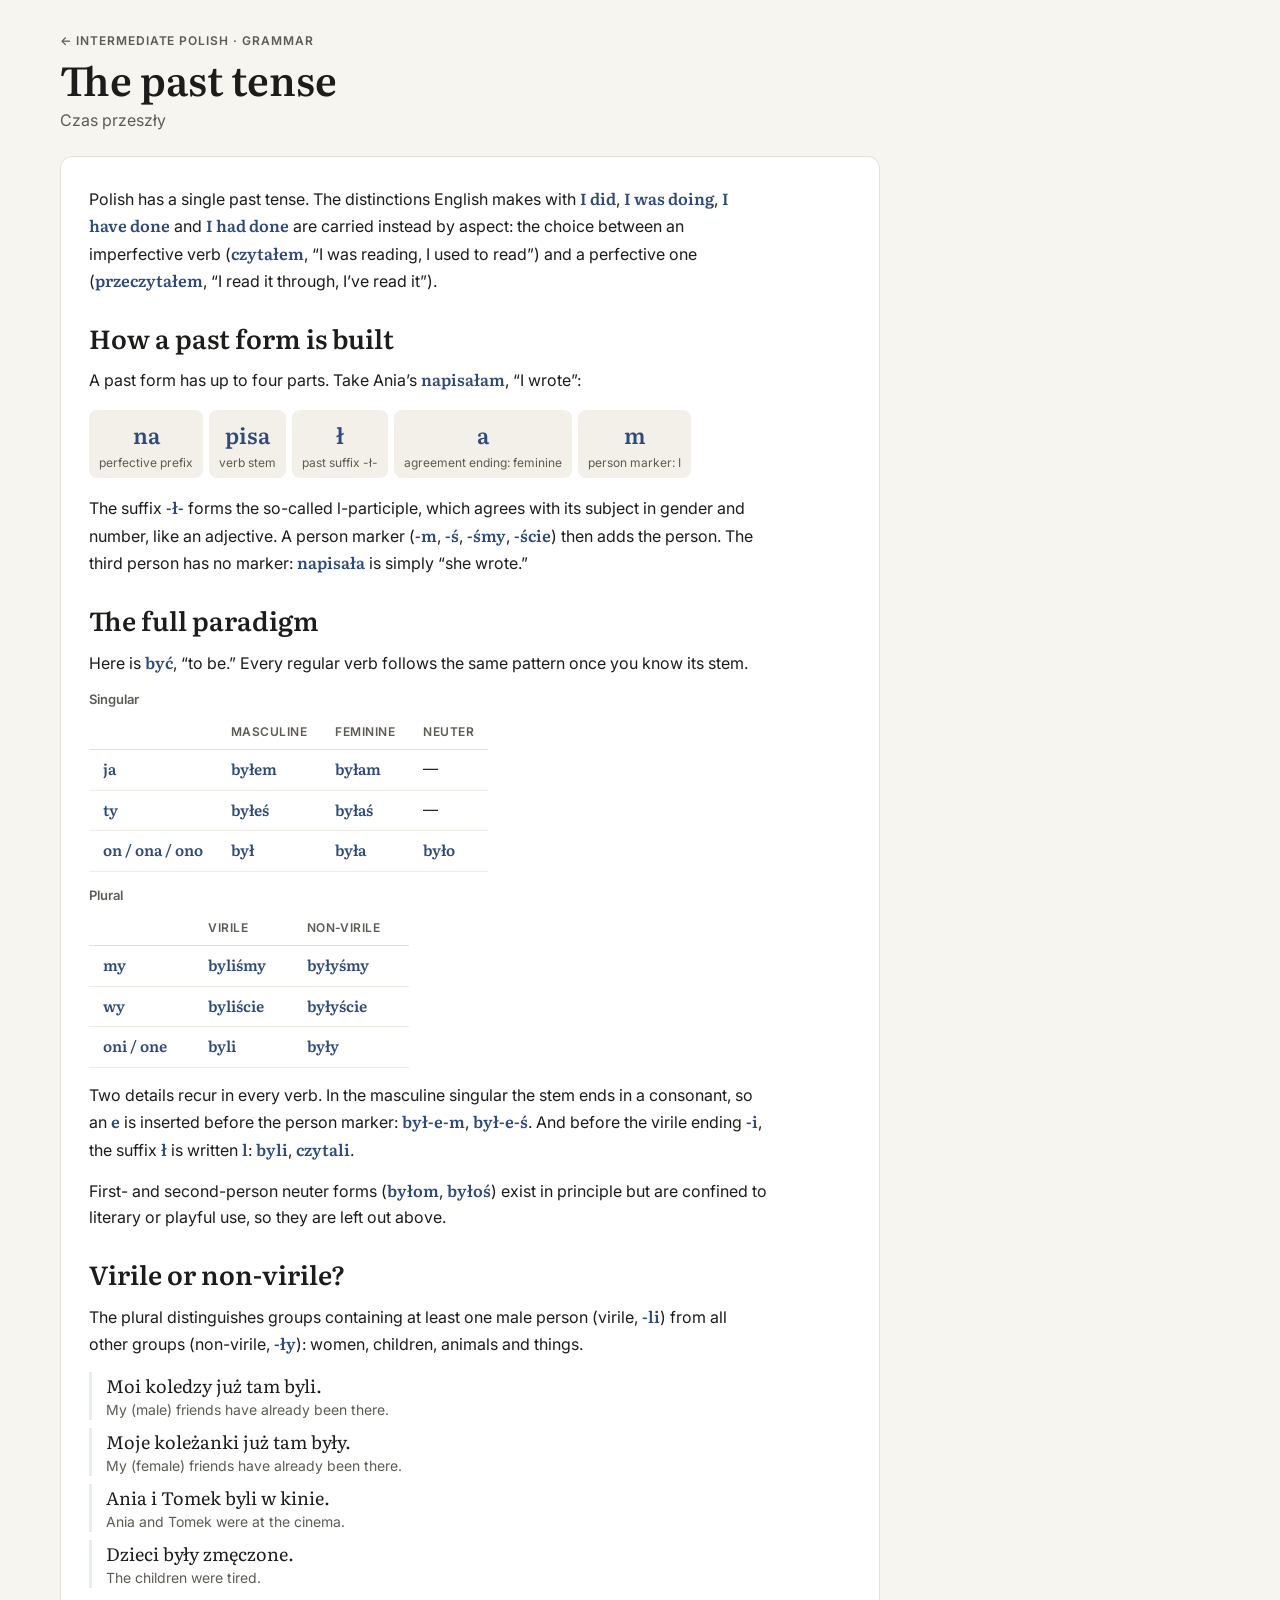
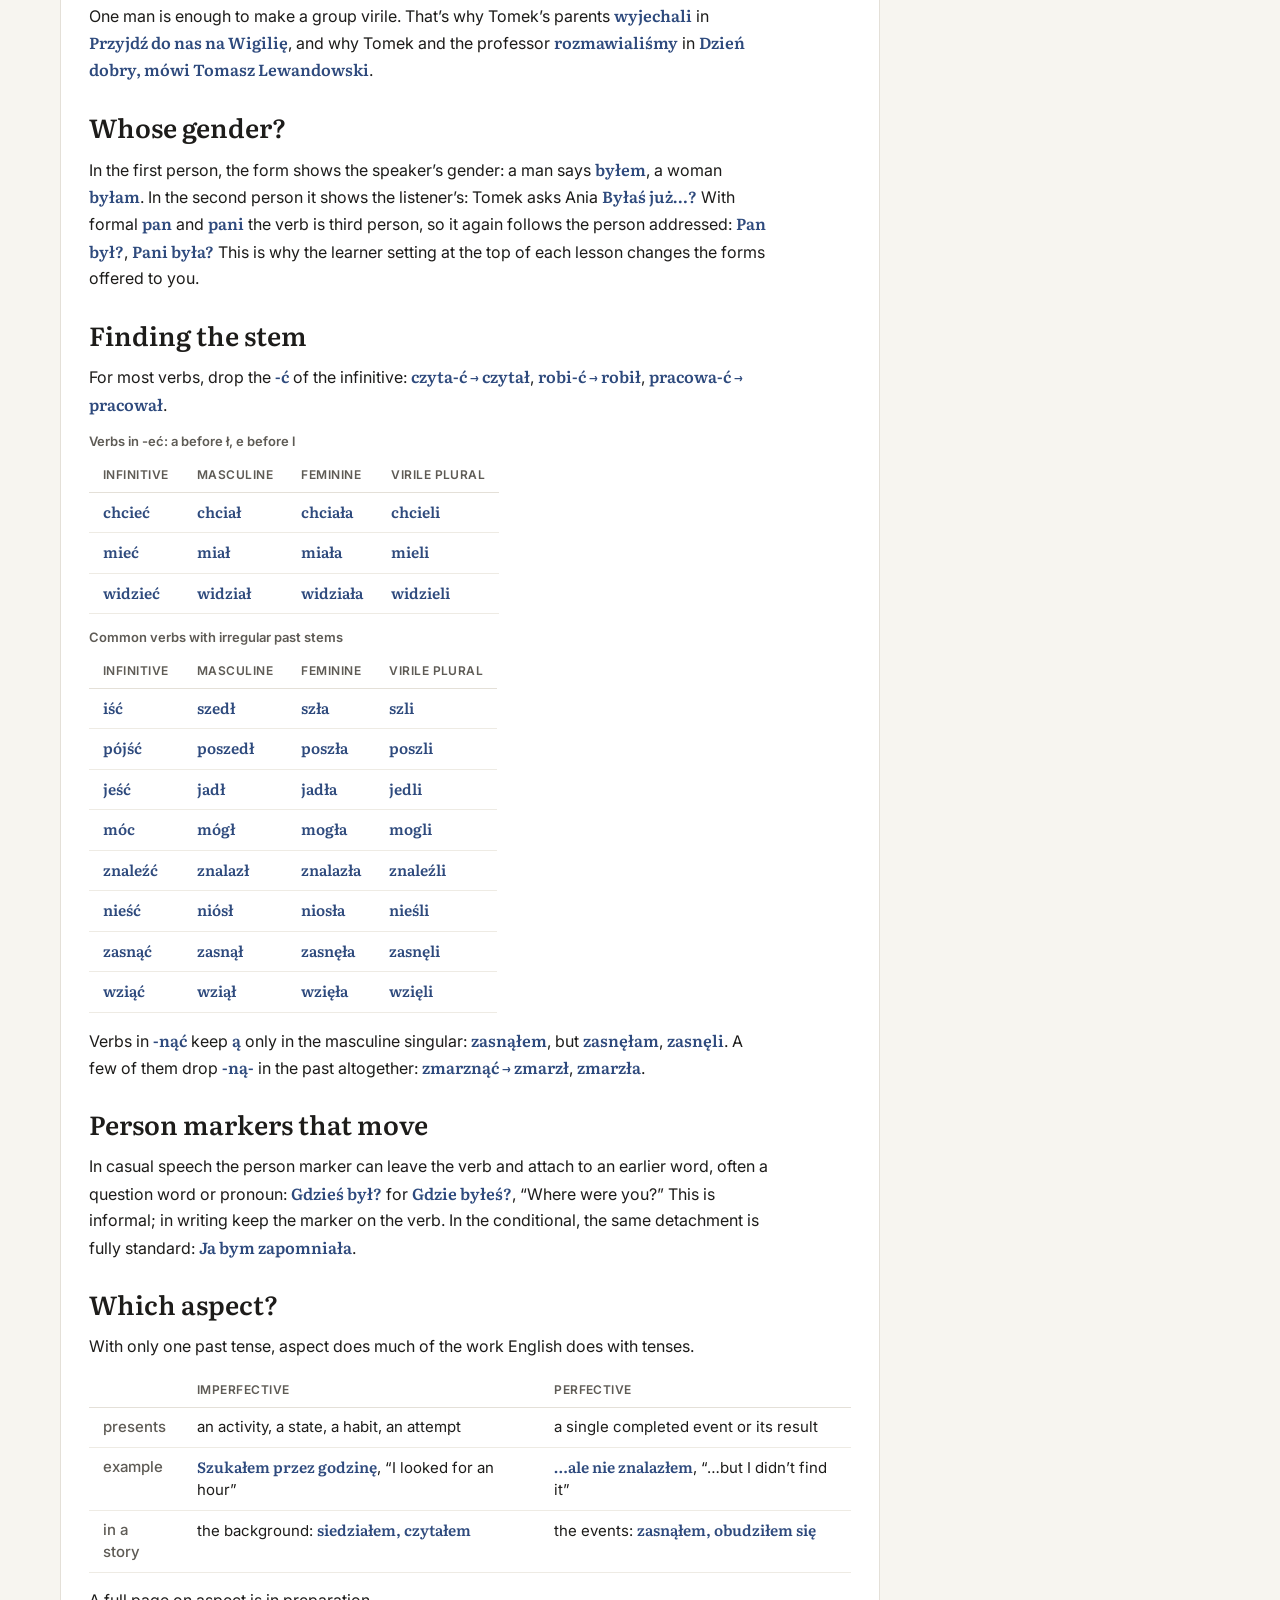
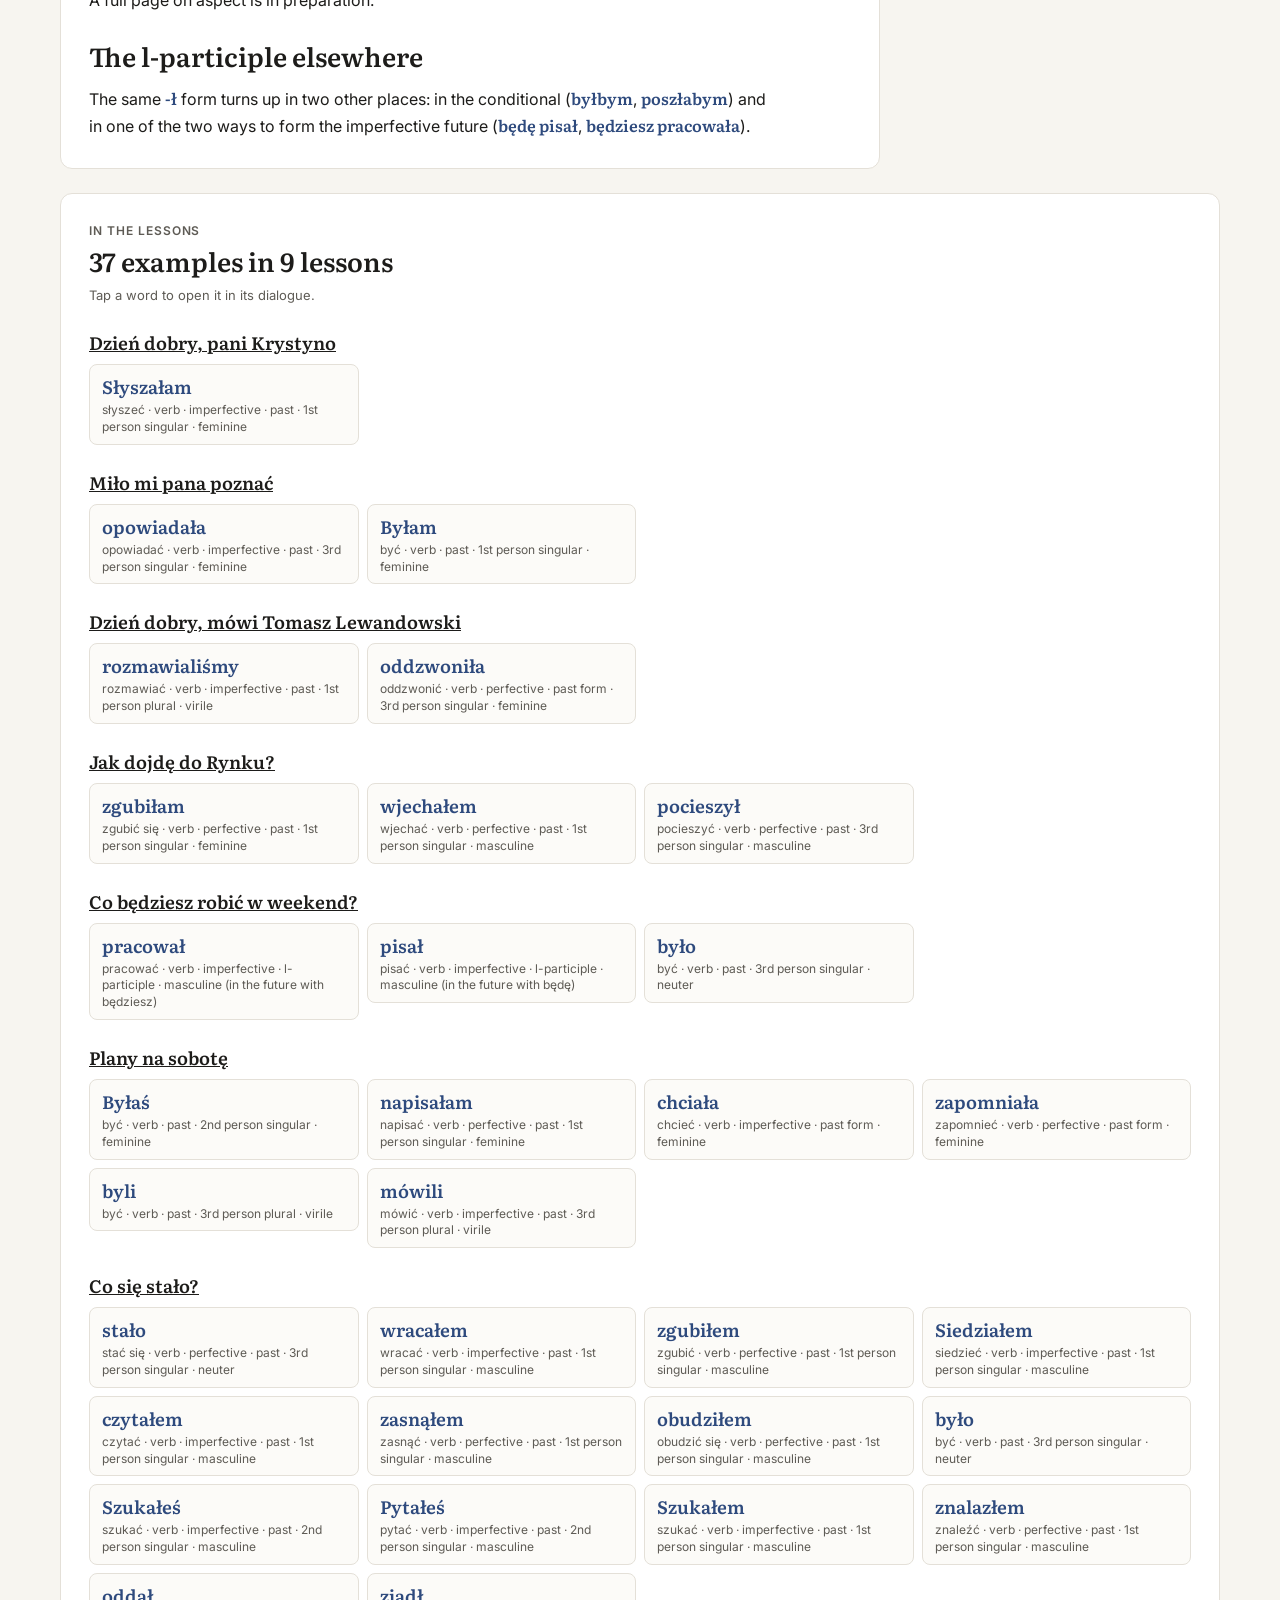
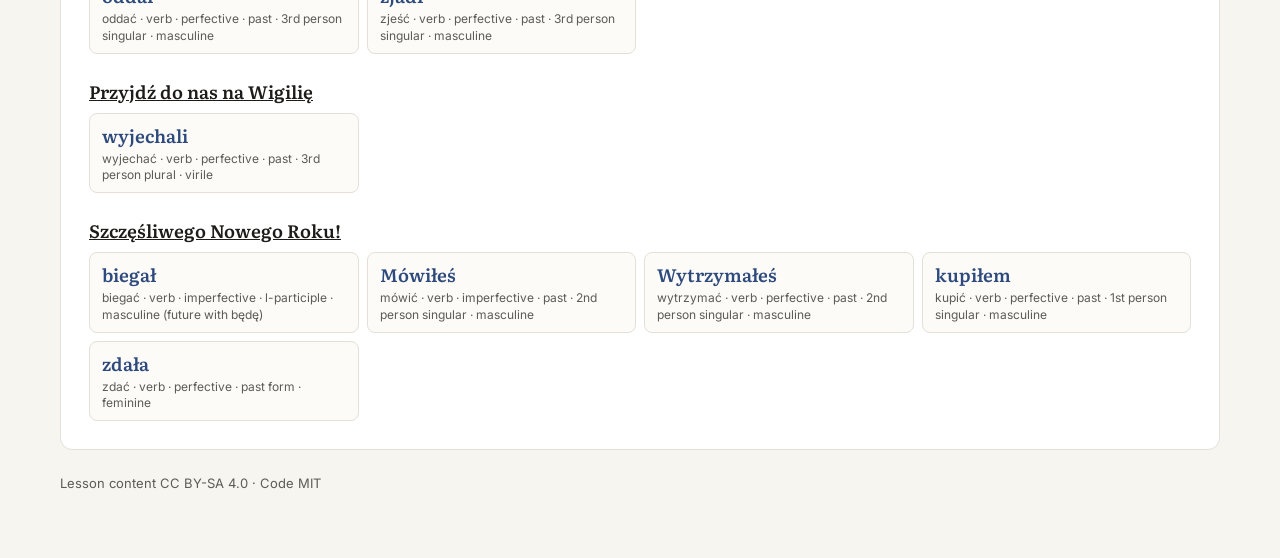
==== grammar.html @ 4915f9e6 "Add files via upload" ====
<!doctype html>
<html lang="en">
<head>
<meta charset="utf-8">
<meta name="viewport" content="width=device-width, initial-scale=1">
<title>Grammar · Intermediate Polish</title>
<link rel="preconnect" href="https://fonts.googleapis.com">
<link rel="preconnect" href="https://fonts.gstatic.com" crossorigin>
<link rel="stylesheet" href="https://fonts.googleapis.com/css2?family=Inter:wght@400;500;600&family=Literata:opsz,wght@7..72,400;7..72,600&display=swap">
<link rel="stylesheet" href="css/style.css">
</head>
<body>
<main id="app"><div class="wrap"><p class="muted">Loading…</p></div></main>
<script src="js/common.js"></script>
<script src="js/grammar.js"></script>
</body>
</html>
---- css/style.css ----
:root {
  --bg: #F7F5F0;
  --card: #FFFFFF;
  --ink: #1D1C1A;
  --muted: #5E5B55;
  --line: #E4E0D8;
  --line-soft: #EEEBE4;
  --control: #CFC9BD;
  --accent: #2E4A7D;
  --accent-soft: #E6ECF6;
  --warm: #8A3E12;
  --warm-dot: #B5541B;
  --warm-soft: #FBEFE6;
  --ok: #2F6B3A;
  --ok-soft: #E7F2E8;
  --serif: Literata, Georgia, serif;
  --sans: Inter, system-ui, sans-serif;
}

* { box-sizing: border-box; }
body { margin: 0; background: var(--bg); color: var(--ink); font-family: var(--sans); line-height: 1.5; }
a { color: var(--accent); }
a:hover { color: #1F3459; }
button { font: inherit; cursor: pointer; }
:focus-visible { outline: 3px solid var(--accent); outline-offset: 2px; }

.wrap { max-width: 1200px; margin: 0 auto; padding: 32px 20px 64px; display: flex; flex-direction: column; gap: 24px; }
.eyebrow { font-size: 12px; font-weight: 600; letter-spacing: 0.08em; text-transform: uppercase; color: var(--muted); text-decoration: none; }
a.eyebrow:hover { color: var(--accent); }
h1, h2 { font-family: var(--serif); font-weight: 600; margin: 0; line-height: 1.15; }
h1 { font-size: 40px; }
h3 { font-size: 13px; font-weight: 600; margin: 0 0 6px; }
.muted { color: var(--muted); }
.small { font-size: 13px; }
.sr-only { position: absolute; width: 1px; height: 1px; overflow: hidden; clip: rect(0 0 0 0); white-space: nowrap; }

.card { background: var(--card); border: 1px solid var(--line); border-radius: 12px; padding: 28px; }

/* Header */
.top { display: flex; flex-wrap: wrap; justify-content: space-between; align-items: flex-end; gap: 20px; }
.titles { display: flex; flex-direction: column; gap: 6px; }
.sub { margin: 0; color: var(--muted); }
.controls { display: flex; flex-wrap: wrap; align-items: center; gap: 12px 16px; }
.seg { display: flex; gap: 2px; padding: 3px; border: 1px solid var(--control); border-radius: 999px; background: var(--card); }
.seg-btn { border: 0; border-radius: 999px; padding: 10px 18px; min-height: 44px; background: transparent; color: var(--ink); font-size: 14px; font-weight: 500; }
.seg-btn[aria-pressed="true"] { background: var(--accent); color: #FFFFFF; font-weight: 600; }
.pill { border: 1px solid var(--control); border-radius: 999px; padding: 10px 18px; min-height: 44px; background: var(--card); color: var(--ink); font-size: 14px; }
.primary { border: 0; border-radius: 999px; padding: 10px 18px; min-height: 44px; background: var(--accent); color: #FFFFFF; font-size: 14px; font-weight: 600; }

/* Main row */
.row { display: flex; flex-wrap: wrap; align-items: flex-start; gap: 24px; }
.dialogue { flex: 999 1 560px; min-width: 0; padding-top: 12px; padding-bottom: 20px; }
.panel { flex: 1 1 360px; min-width: 0; display: flex; flex-direction: column; gap: 22px; }
.panel p { margin: 0; }

.hint { margin: 12px 0 8px; font-size: 14px; color: var(--muted); }
.line { display: flex; gap: 16px; padding: 18px 0; border-top: 1px solid var(--line-soft); }
.avatar { flex: 0 0 40px; width: 40px; height: 40px; border-radius: 50%; display: flex; align-items: center; justify-content: center; font-weight: 600; }
.avatar.m { background: #DCE5F2; color: var(--accent); }
.avatar.f { background: #F6E3D6; color: var(--warm); }
.line-body { flex: 1 1 auto; min-width: 0; display: flex; flex-direction: column; gap: 6px; }
.speaker { display: flex; align-items: center; gap: 8px; font-size: 13px; font-weight: 600; color: var(--muted); }
.play { display: flex; align-items: center; justify-content: center; width: 32px; height: 32px; border: 1px solid var(--control); border-radius: 50%; background: var(--card); color: var(--accent); padding: 0; }
.pl { margin: 0; font-family: var(--serif); font-size: 22px; line-height: 1.7; }
.en { margin: 0; font-size: 15px; color: var(--muted); }
.tok { white-space: nowrap; }
.word { border: 0; margin: 0 -3px; padding: 0 3px; border-radius: 4px; background: transparent; color: var(--ink); font-family: var(--serif); font-size: 22px; line-height: inherit; text-decoration: underline dotted #8E99AF; text-decoration-thickness: 1.5px; text-underline-offset: 6px; }
.word:hover { background: #F1F4FA; }
.word[aria-pressed="true"] { background: var(--accent-soft); color: var(--accent); font-weight: 600; text-decoration: none; }
.dot { display: inline-block; width: 7px; height: 7px; border-radius: 50%; background: var(--warm-dot); margin-left: 1px; vertical-align: super; }

/* Panel */
.panel h2 { font-size: 38px; }
.parts { display: flex; flex-wrap: wrap; gap: 6px; }
.part { display: flex; flex-direction: column; align-items: center; gap: 4px; padding: 8px 10px; background: #F3F0E9; border-radius: 8px; min-width: 44px; }
.morph { font-family: var(--serif); font-size: 22px; font-weight: 600; color: var(--accent); }
.part-label { font-size: 12px; color: var(--muted); text-align: center; line-height: 1.3; }
.panel .body { font-size: 15px; line-height: 1.6; }
.you { padding: 14px 16px; background: var(--warm-soft); border-radius: 10px; }
.you h3 { color: var(--warm); }
.pats { padding-top: 18px; border-top: 1px solid var(--line-soft); display: flex; flex-direction: column; gap: 12px; }
.chips { display: flex; flex-wrap: wrap; gap: 6px; margin-top: 8px; }
.chip { border: 1px solid var(--control); border-radius: 999px; padding: 8px 14px; min-height: 44px; background: var(--card); color: var(--accent); font-family: var(--serif); font-size: 16px; }
.chip.model { font-family: var(--sans); font-size: 13px; padding: 6px 12px; min-height: 36px; flex: 0 0 auto; }

/* Exercises */
.ex-section { display: flex; flex-direction: column; gap: 20px; }
.ex-section h2 { font-size: 30px; }
.ex-grid { display: grid; grid-template-columns: repeat(auto-fit, minmax(300px, 1fr)); gap: 16px; }
.ex { display: flex; flex-direction: column; gap: 14px; padding: 20px; border: 1px solid var(--line); border-radius: 10px; background: #FCFBF8; }
.ex-head { display: flex; justify-content: space-between; align-items: flex-start; gap: 12px; }
.prompt { margin: 0; font-weight: 500; }
.slot { display: flex; flex-direction: column; justify-content: center; gap: 4px; min-height: 64px; padding: 10px 14px; background: var(--card); border: 1px dashed var(--control); border-radius: 8px; }
.built { font-family: var(--serif); font-size: 26px; font-weight: 600; }
.tiles, .ex-actions { display: flex; flex-wrap: wrap; gap: 6px; }
.ex-actions { gap: 8px; }
.tile { border: 1px solid #C9D3E6; border-radius: 8px; padding: 8px 14px; min-height: 44px; min-width: 44px; background: var(--accent-soft); color: var(--accent); font-family: var(--serif); font-size: 18px; font-weight: 600; }
.fb { padding: 12px 14px; border-radius: 8px; font-size: 14px; }
.fb.ok { background: var(--ok-soft); }
.fb.ok strong { color: var(--ok); }
.fb.no { background: var(--warm-soft); }
.fb.no strong { color: var(--warm); }

/* Home */
.lesson-list { list-style: none; margin: 0; padding: 0; display: grid; grid-template-columns: repeat(auto-fill, minmax(280px, 1fr)); gap: 16px; }
.lesson-card { display: flex; flex-direction: column; gap: 6px; padding: 24px; background: var(--card); border: 1px solid var(--line); border-radius: 12px; text-decoration: none; color: var(--ink); }
.lesson-card:hover { border-color: var(--accent); }
.lesson-card h3 { font-family: var(--serif); font-size: 26px; font-weight: 600; margin: 0; line-height: 1.2; }
.units { display: flex; flex-direction: column; gap: 32px; }
.unit-title { font-size: 28px; }
.unit-pl { margin: 4px 0 14px; }

footer { font-size: 13px; color: var(--muted); }

/* Grammar */
.chip-link { display: inline-flex; align-items: center; min-height: 44px; padding: 8px 14px; border: 1px solid var(--control); border-radius: 999px; background: var(--card); color: var(--accent); font-size: 14px; text-decoration: none; }
.chip-link:hover { border-color: var(--accent); }
.g-links { display: flex; flex-direction: column; }
.g-article { display: flex; flex-direction: column; gap: 14px; max-width: 820px; }
.g-h { font-size: 26px; margin-top: 14px; }
.g-article .g-h:first-child { margin-top: 0; }
.g-p { margin: 0; font-size: 16px; line-height: 1.65; max-width: 68ch; }
.g-p em, .g-table em, .g-table caption em { font-family: var(--serif); font-style: normal; font-weight: 600; color: var(--accent); }
.g-breakdown { margin: 2px 0; }
.table-wrap { overflow-x: auto; }
.g-table { border-collapse: collapse; font-size: 15px; min-width: 320px; }
.g-table caption { text-align: left; font-size: 13px; font-weight: 600; color: var(--muted); padding-bottom: 6px; }
.g-table th, .g-table td { text-align: left; padding: 8px 14px; border-bottom: 1px solid var(--line-soft); vertical-align: top; }
.g-table thead th { font-size: 12px; font-weight: 600; letter-spacing: 0.04em; text-transform: uppercase; color: var(--muted); border-bottom: 1px solid var(--line); }
.g-table tbody th { font-weight: 500; color: var(--muted); }
.g-examples { list-style: none; margin: 0; padding: 0; display: flex; flex-direction: column; gap: 8px; }
.g-examples li { display: flex; flex-direction: column; padding-left: 14px; border-left: 3px solid var(--accent-soft); }
.g-ex-pl { font-family: var(--serif); font-size: 18px; }
.g-ex-en { font-size: 14px; color: var(--muted); }
.g-attested { display: flex; flex-direction: column; gap: 6px; }
.g-attested h2 { font-size: 26px; }
.g-group { margin-top: 18px; }
.g-group h3 { font-family: var(--serif); font-size: 18px; margin-bottom: 8px; }
.g-group h3 a { color: var(--ink); }
.g-hits { list-style: none; margin: 0; padding: 0; display: grid; grid-template-columns: repeat(auto-fill, minmax(240px, 1fr)); gap: 8px; }
.g-hit { display: flex; flex-direction: column; gap: 2px; min-height: 44px; padding: 8px 12px; border: 1px solid var(--line); border-radius: 8px; background: #FCFBF8; text-decoration: none; color: var(--ink); }
.g-hit:hover { border-color: var(--accent); }
.g-hit-form { font-family: var(--serif); font-size: 18px; font-weight: 600; color: var(--accent); }
.g-hit-tags { font-size: 12px; color: var(--muted); line-height: 1.4; }
.g-others { display: flex; flex-direction: column; gap: 8px; }

@media (max-width: 600px) {
  h1 { font-size: 32px; }
  .card { padding: 20px; }
  .pl, .word { font-size: 20px; }
}
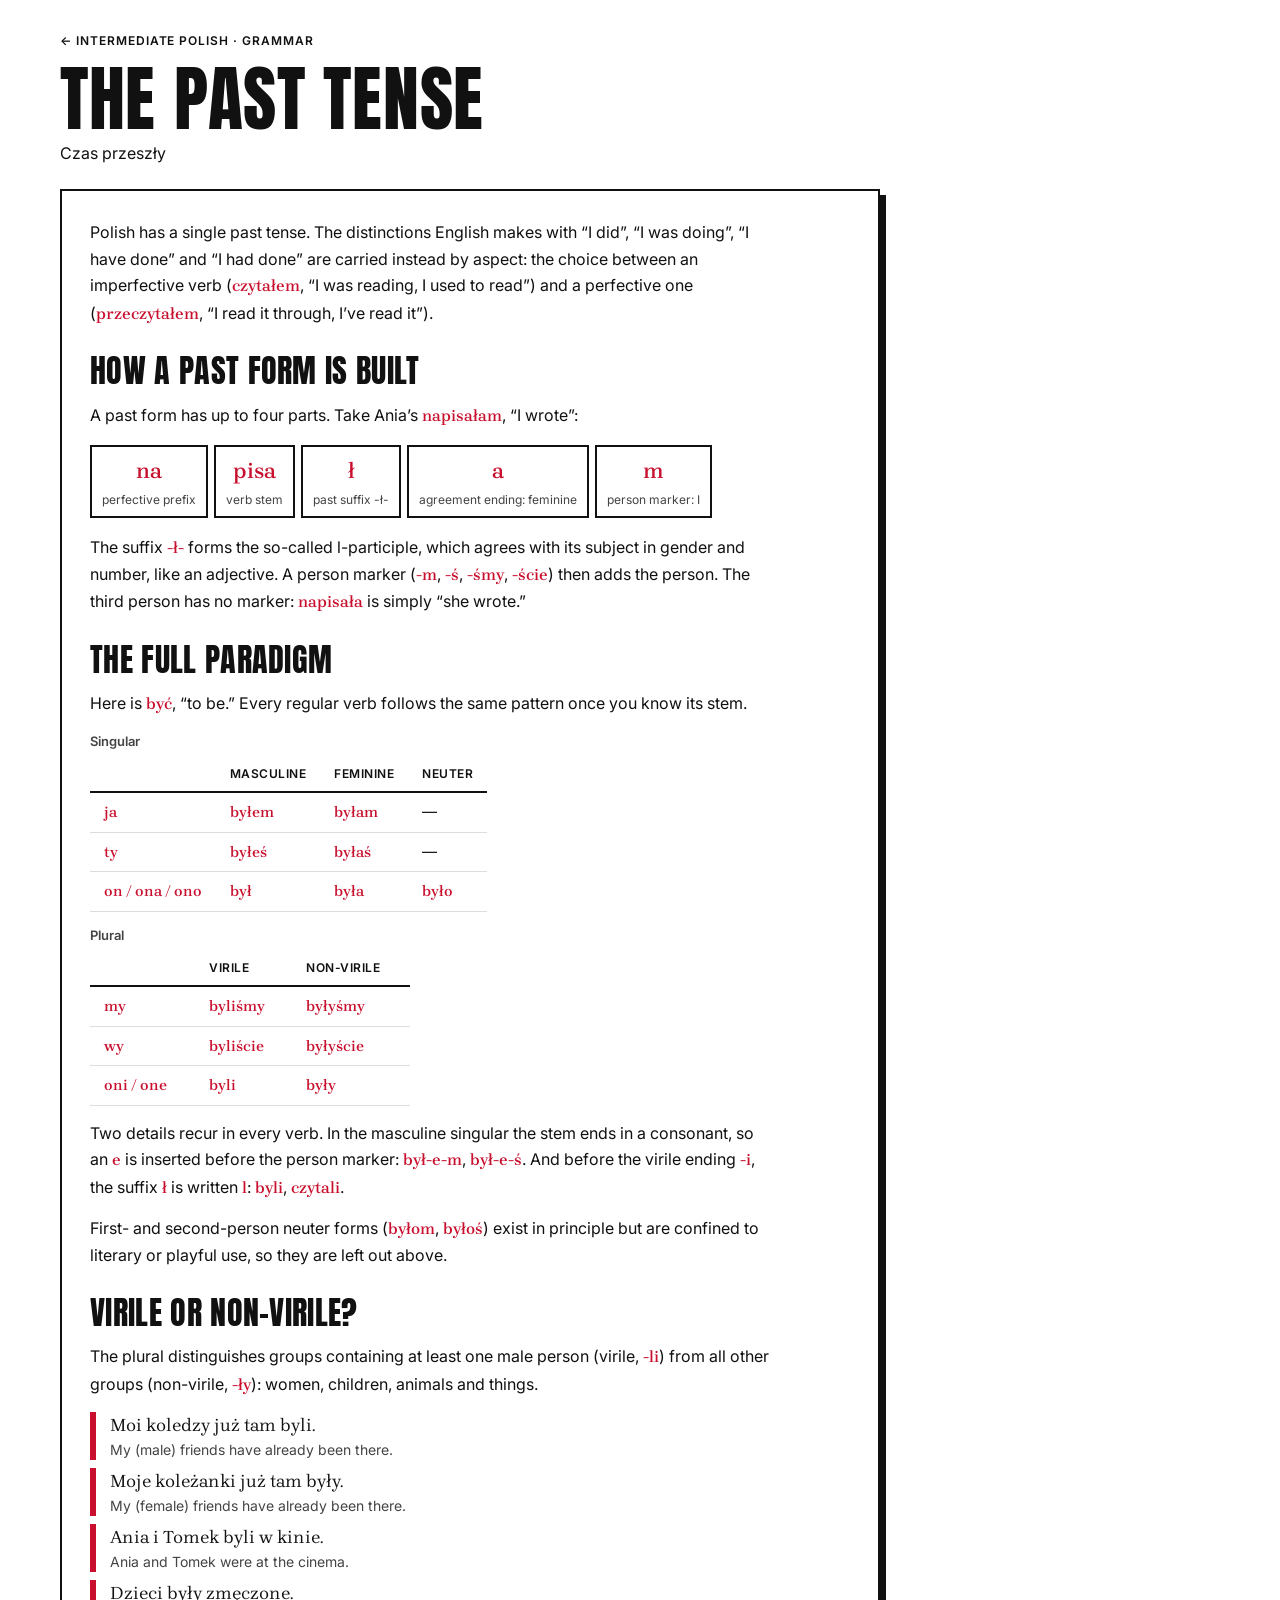
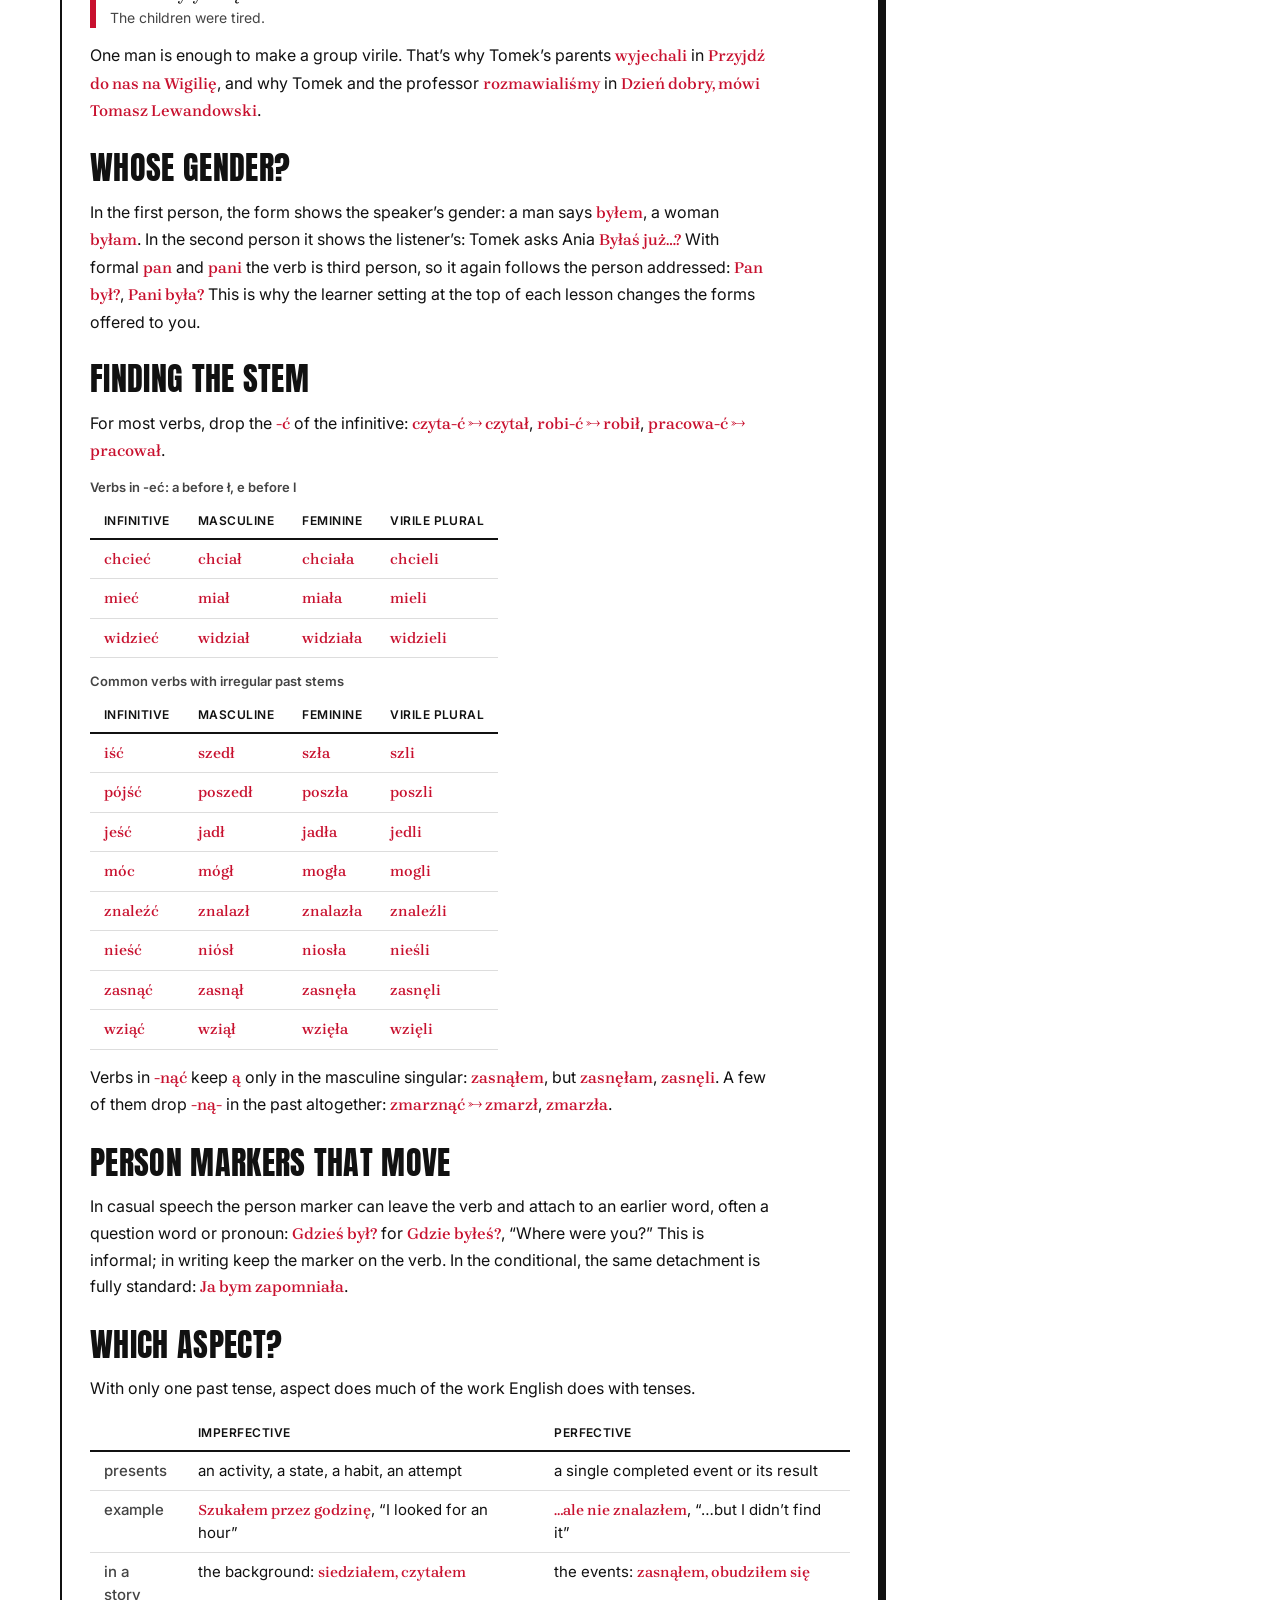
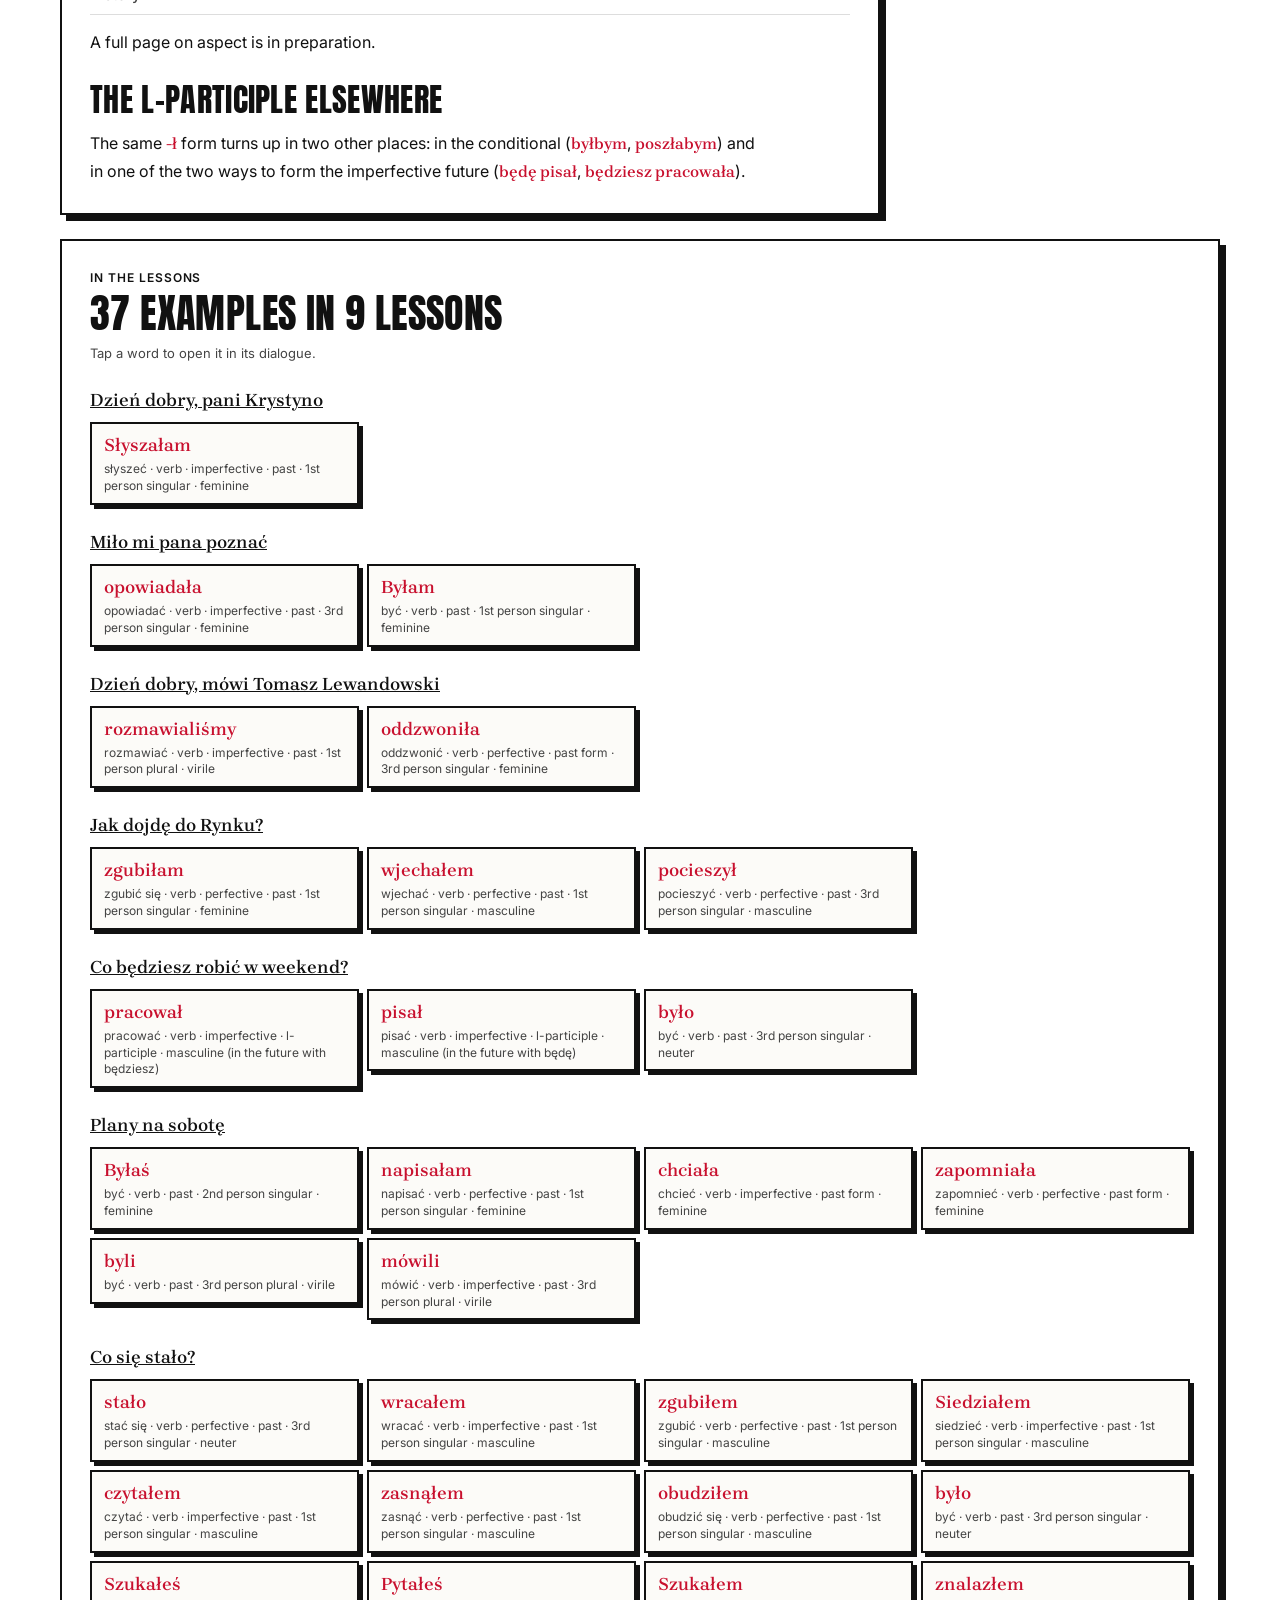
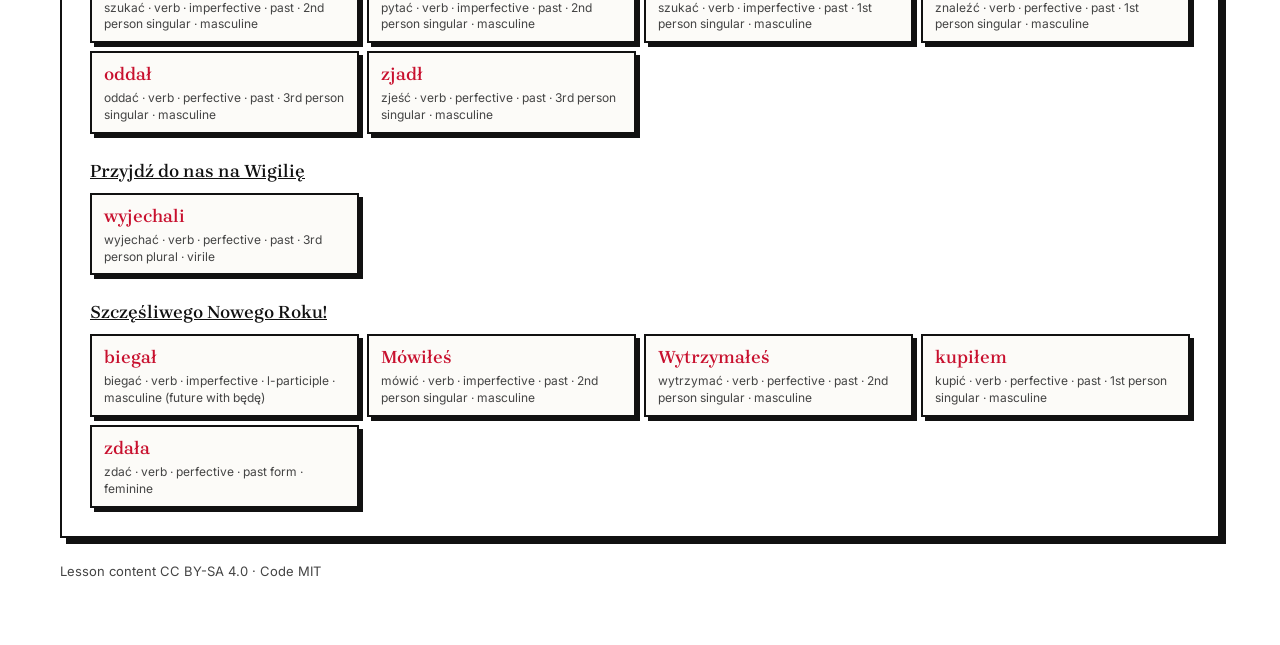
==== commit adbd9e9a: "Add files via upload" ====
--- a/grammar.html
+++ b/grammar.html
@@ -6,7 +6,7 @@
 <title>Grammar · Intermediate Polish</title>
 <link rel="preconnect" href="https://fonts.googleapis.com">
 <link rel="preconnect" href="https://fonts.gstatic.com" crossorigin>
-<link rel="stylesheet" href="https://fonts.googleapis.com/css2?family=Inter:wght@400;500;600&family=Literata:opsz,wght@7..72,400;7..72,600&display=swap">
+<link rel="stylesheet" href="https://fonts.googleapis.com/css2?family=Anton&family=Brygada+1918:wght@400;600;700&family=Inter:wght@400;500;600&display=swap">
 <link rel="stylesheet" href="css/style.css">
 </head>
 <body>
--- a/css/style.css
+++ b/css/style.css
@@ -149,3 +149,111 @@
   .card { padding: 20px; }
   .pl, .word { font-size: 20px; }
 }
+
+/* =====================================================================
+   Theme: Plakat — after the Polish poster school.
+   White page, black ink, poster red and blue, hard edges.
+   ===================================================================== */
+:root {
+  --bg: #FFFFFF; --card: #FFFFFF; --ink: #111111; --muted: #444444;
+  --line: #111111; --line-soft: #DDDDDD; --control: #111111;
+  --accent: #C8102E; --accent-soft: #FBE3E6;
+  --blue: #1F4FBF; --warm: #1F4FBF; --warm-dot: #1F4FBF; --warm-soft: #E6EDFB;
+  --ok: #157A3C; --ok-soft: #E3F3E8;
+  --serif: "Brygada 1918", Georgia, serif;
+  --display: "Anton", Impact, "Arial Narrow", sans-serif;
+}
+a { color: var(--blue); }
+a:hover { color: var(--accent); }
+:focus-visible { outline: 3px solid var(--accent); outline-offset: 2px; }
+
+/* Display type: titles only */
+h1, .section-title, .unit-title, .lesson-card h3, .g-h, .ex-section h2, .g-attested h2 {
+  font-family: var(--display); font-weight: 400; text-transform: uppercase; letter-spacing: 0.01em; line-height: 1.02;
+}
+h1 { font-size: 72px; }
+.eyebrow { color: #111; }
+.sub { color: #111; }
+
+/* Hard-edged blocks */
+.card, .ex, .lesson-card, .g-hit { border: 2px solid #111; border-radius: 0; box-shadow: 6px 6px 0 #111; }
+.lesson-card { transition: transform 0.08s, box-shadow 0.08s; }
+.lesson-card:hover { border-color: #111; transform: translate(-2px, -2px); box-shadow: 8px 8px 0 var(--accent); }
+.lesson-card h3 { font-size: 28px; }
+.seg, .pill, .chip, .chip-link, .play, .primary, .seg-btn, .tile, .part, .slot, .fb, .you { border-radius: 0; }
+.seg, .pill, .chip, .chip-link, .play { border: 2px solid #111; }
+.seg-btn[aria-pressed="true"], .primary { background: #111; color: #fff; }
+.primary:hover, .pill:hover, .chip:hover, .chip-link:hover { background: var(--accent); color: #fff; border-color: var(--accent); }
+
+/* Home: collapsible sections */
+.home-head { gap: 4px; padding-bottom: 8px; border-bottom: 6px solid #111; }
+.home-head h1 { font-size: 96px; }
+.home-pl { margin: 0; font-family: var(--serif); font-size: 24px; color: var(--accent); }
+details > summary { list-style: none; cursor: pointer; }
+details > summary::-webkit-details-marker { display: none; }
+.section { border-bottom: 2px solid #111; }
+.section > summary { display: flex; align-items: baseline; flex-wrap: wrap; gap: 4px 18px; padding: 18px 0; }
+.section > summary::before { content: "+"; font-family: var(--display); font-size: 40px; line-height: 1; width: 32px; color: var(--accent); }
+.section[open] > summary::before { content: "−"; }
+.section-title { font-size: 56px; }
+.section-meta { font-size: 14px; color: var(--muted); }
+.section-intro { margin: 0 0 18px; }
+.section[open] { padding-bottom: 28px; }
+.units { display: flex; flex-direction: column; gap: 14px; }
+.unit > summary { display: flex; align-items: center; flex-wrap: wrap; gap: 6px 16px; }
+.unit-title { display: inline-flex; align-items: center; gap: 12px; font-size: 34px; color: #fff; padding: 8px 16px 6px; background: var(--accent); }
+.unit-title::before { content: "+"; font-size: 28px; }
+.unit[open] .unit-title::before { content: "−"; }
+.unit.c1 .unit-title { background: var(--blue); }
+.unit.c2 .unit-title { background: #111; }
+.unit-meta { font-size: 14px; color: var(--muted); }
+.unit-meta span[lang] { font-family: var(--serif); font-size: 16px; color: #111; }
+.unit[open] > .lesson-list { margin: 18px 0 14px; }
+.planned { margin-top: 26px; }
+.planned h3 { font-size: 13px; letter-spacing: 0.06em; text-transform: uppercase; margin: 0 0 8px; }
+.planned ul { margin: 0; padding: 0; list-style: none; columns: 2 260px; }
+.planned li { padding: 4px 0; break-inside: avoid; }
+
+/* Lessons */
+.word { text-decoration-color: #111; }
+.word:hover { background: #F2F2F2; }
+.word[aria-pressed="true"] { background: var(--accent); color: #fff; }
+.avatar.m { background: var(--blue); color: #fff; }
+.avatar.f { background: var(--accent); color: #fff; }
+.panel h2 { font-family: var(--serif); font-weight: 700; font-size: 42px; }
+.part { background: #fff; border: 2px solid #111; }
+.morph { color: var(--accent); }
+.tile { background: #fff; border: 2px solid #111; color: #111; }
+.tile:hover { background: #111; color: #fff; }
+.slot { border: 2px dashed #111; }
+.you { background: var(--warm-soft); border-left: 6px solid var(--blue); }
+.fb.ok { border-left: 6px solid var(--ok); }
+.fb.no { border-left: 6px solid var(--blue); }
+.fb.no strong { color: var(--blue); }
+.ex { background: #fff; }
+.ex-section h2 { font-size: 40px; }
+
+/* Grammar */
+.g-h { font-size: 32px; }
+.g-p em, .g-table em, .g-table caption em { color: var(--accent); }
+.g-table thead th { color: #111; border-bottom: 2px solid #111; }
+.g-examples li { border-left: 6px solid var(--accent); }
+.g-hit { box-shadow: 4px 4px 0 #111; }
+.g-hit:hover { border-color: #111; box-shadow: 4px 4px 0 var(--accent); }
+.g-hit-form { color: var(--accent); }
+.g-attested h2 { font-size: 40px; }
+
+@media (max-width: 600px) {
+  h1 { font-size: 48px; }
+  .home-head h1 { font-size: 60px; }
+  .section-title { font-size: 40px; }
+  .unit-title { font-size: 26px; }
+  .card, .ex, .lesson-card { box-shadow: 4px 4px 0 #111; }
+}
+
+/* Open/close signs in a font that has a proper minus; spacing under eyebrows */
+.section > summary::before, .unit-title::before { font-family: Inter, system-ui, sans-serif; font-weight: 600; }
+.section > summary { align-items: center; }
+.section > summary::before { font-size: 44px; width: 40px; text-align: center; }
+.unit-title::before { font-size: 30px; width: 22px; text-align: center; }
+.titles h1 { margin-top: 6px; }
